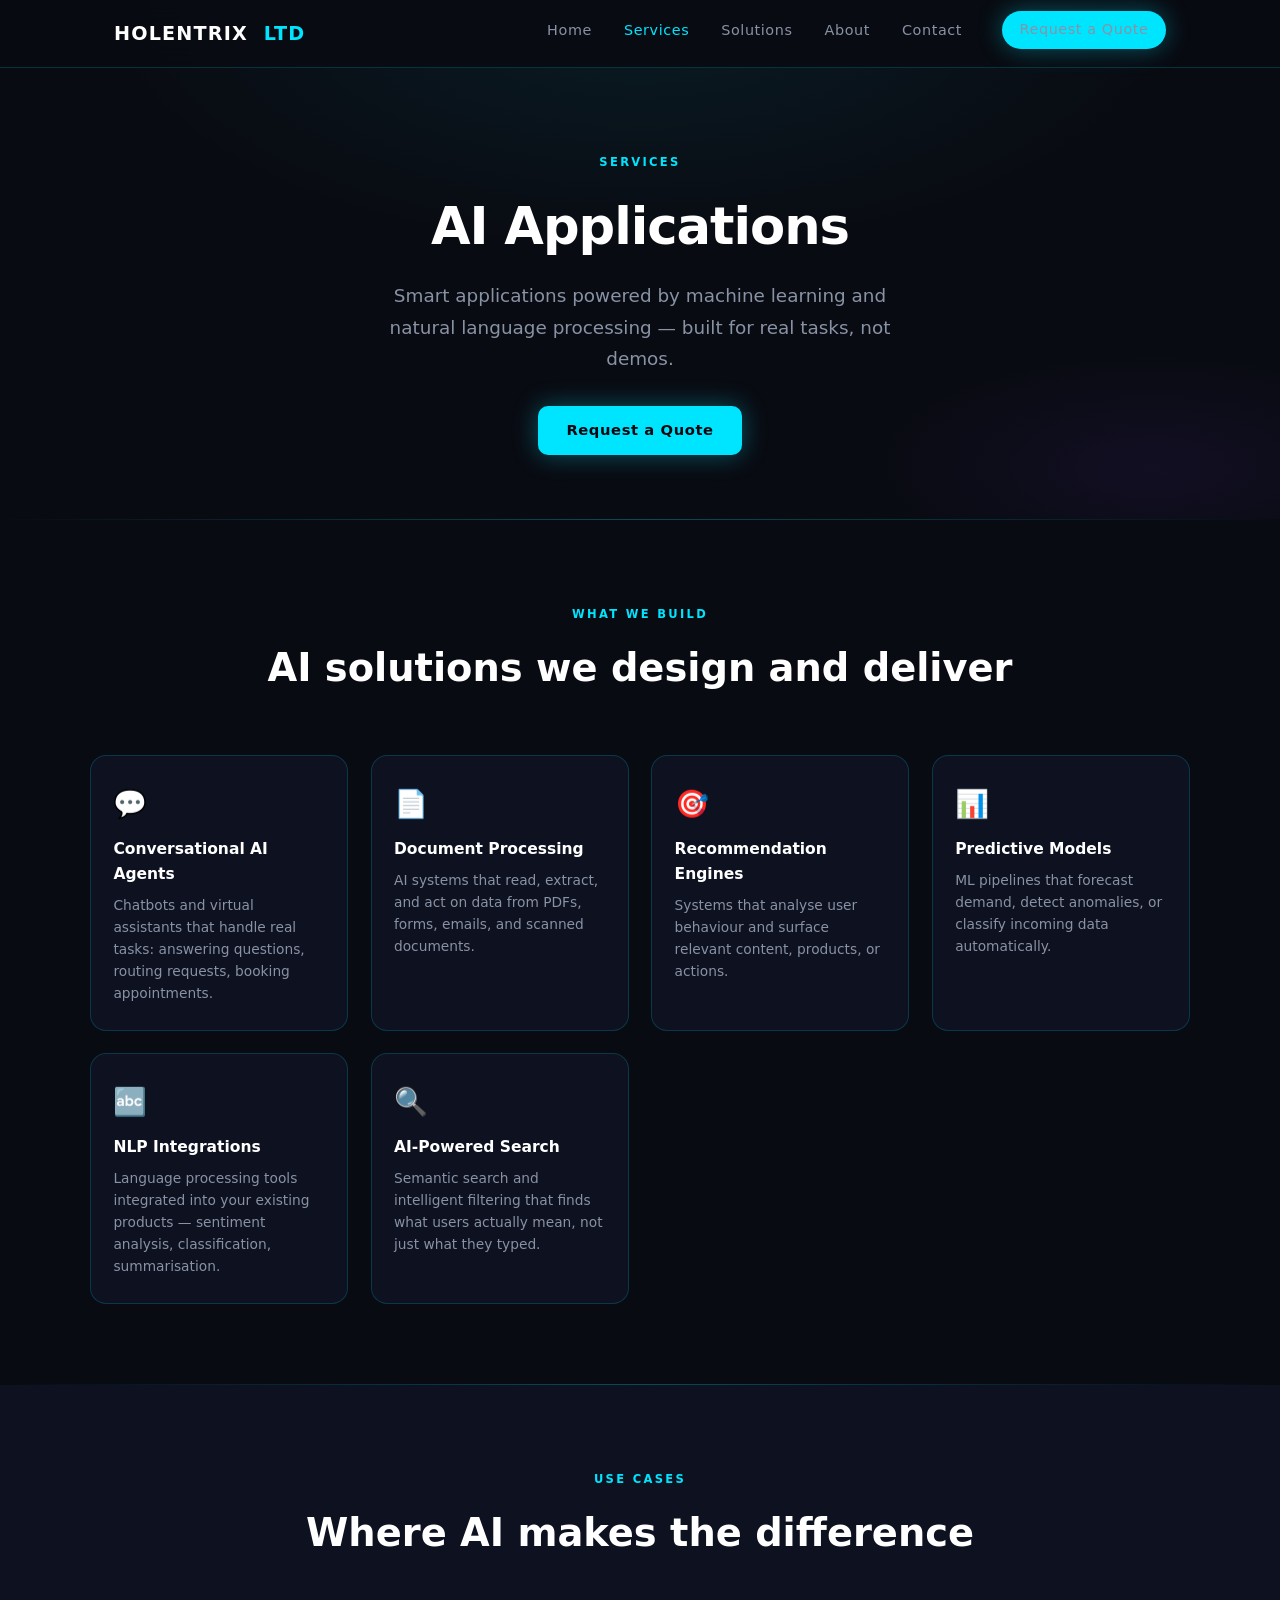
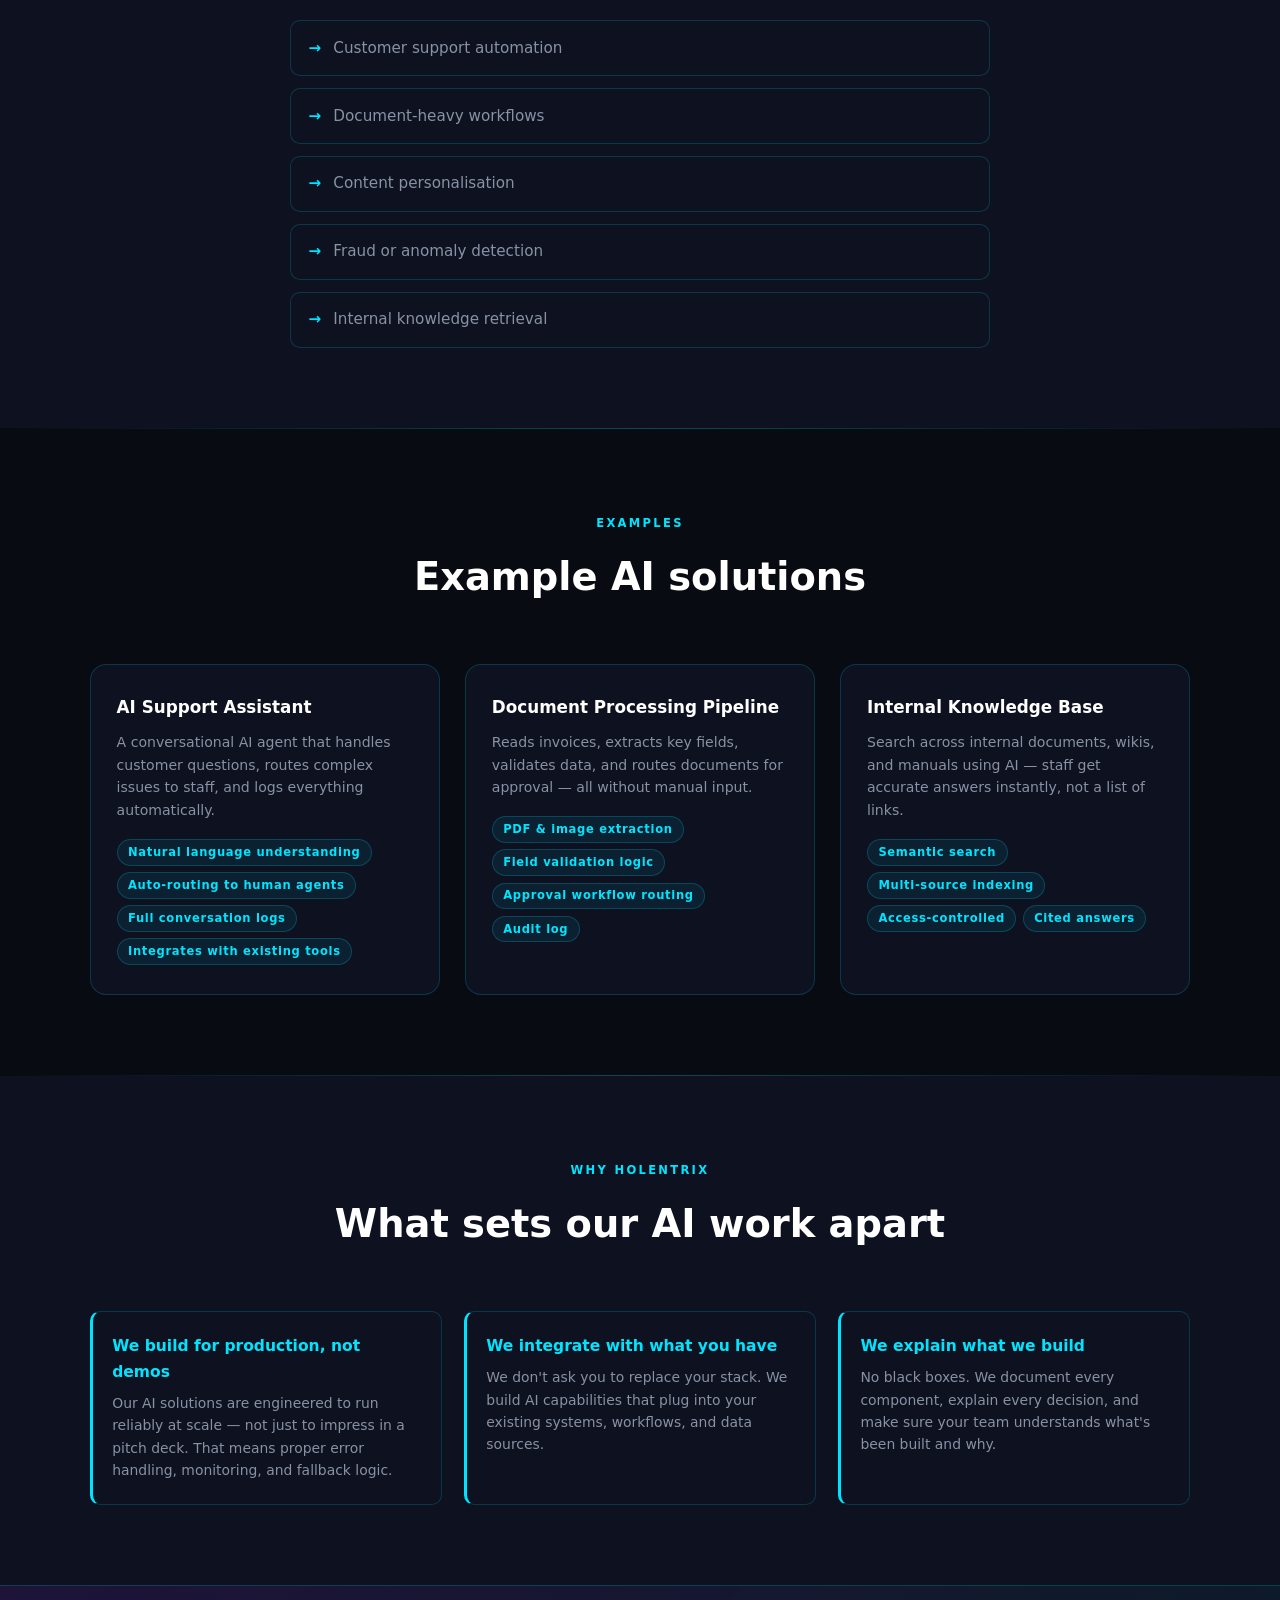
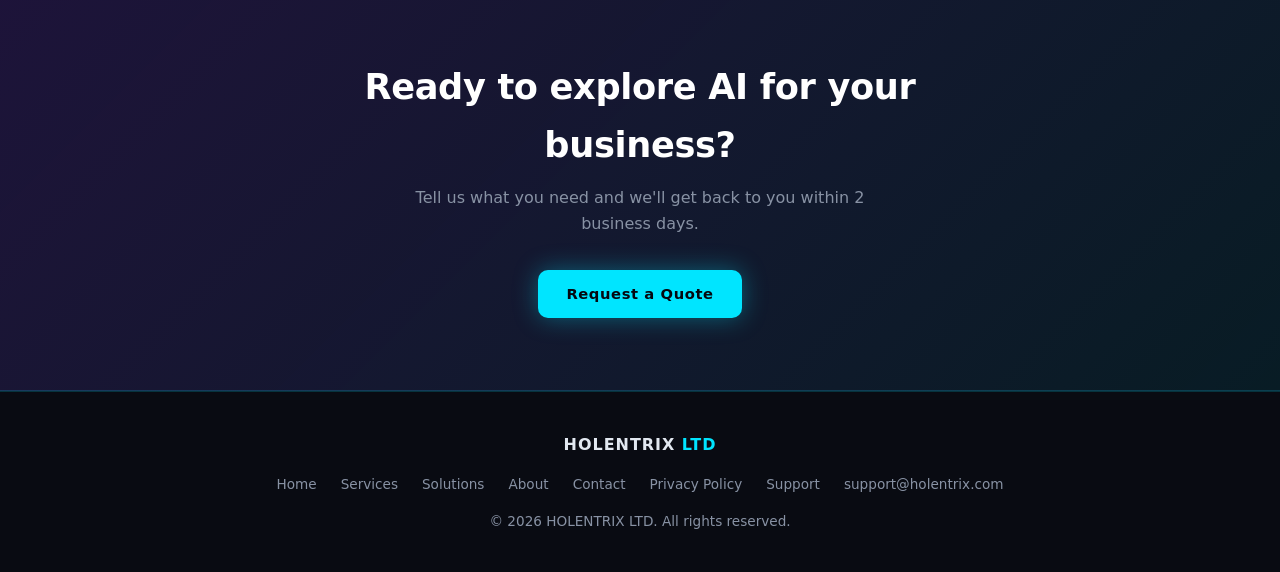
==== ai-applications.html @ 5db1af6c "Full website overhaul: new sections, service pages, quote form - Overhaul index.html: updated nav wi" ====
<!DOCTYPE html>
<html lang="en">
<head>
  <meta charset="UTF-8" />
  <meta name="viewport" content="width=device-width, initial-scale=1.0" />
  <meta name="description" content="AI Applications by HOLENTRIX LTD — Smart applications powered by machine learning and natural language processing, built for real tasks." />
  <meta name="theme-color" content="#090b12" />
  <meta property="og:title" content="AI Applications — HOLENTRIX LTD" />
  <meta property="og:description" content="Smart applications powered by machine learning and NLP — built for real tasks, not demos." />
  <meta property="og:type" content="website" />
  <title>AI Applications — HOLENTRIX LTD</title>
  <link rel="stylesheet" href="css/style.css" />
  <link rel="icon" href="data:image/svg+xml,<svg xmlns='http://www.w3.org/2000/svg' viewBox='0 0 32 32'><rect width='32' height='32' rx='6' fill='%23090b12'/><text y='24' x='4' font-size='22' fill='%2300e5ff'>H</text></svg>" />
</head>
<body>

  <nav class="nav" role="navigation" aria-label="Main navigation">
    <div class="nav__inner">
      <a href="index.html" class="nav__logo" aria-label="HOLENTRIX LTD Home">HOLENTRIX<span>&nbsp;LTD</span></a>
      <button class="nav__toggle" id="navToggle" aria-controls="navLinks" aria-expanded="false" aria-label="Toggle navigation">
        <span></span><span></span><span></span>
      </button>
      <ul class="nav__links" id="navLinks" role="list">
        <li><a href="index.html">Home</a></li>
        <li><a href="index.html#services" class="active">Services</a></li>
        <li><a href="index.html#solutions">Solutions</a></li>
        <li><a href="index.html#about">About</a></li>
        <li><a href="index.html#contact">Contact</a></li>
        <li><a href="index.html#contact" class="nav__cta btn btn--primary">Request a Quote</a></li>
      </ul>
    </div>
  </nav>

  <section class="service-hero">
    <div class="service-hero__content">
      <span class="section__tag">Services</span>
      <h1 class="service-hero__title">AI Applications</h1>
      <p class="service-hero__subtitle">Smart applications powered by machine learning and natural language processing — built for real tasks, not demos.</p>
      <a href="index.html#contact" class="btn btn--primary">Request a Quote</a>
    </div>
  </section>

  <div class="glow-divider"></div>

  <section class="section" aria-labelledby="build-title">
    <div class="container">
      <div class="section__header">
        <span class="section__tag">What We Build</span>
        <h2 class="section__title" id="build-title">AI solutions we design and deliver</h2>
      </div>
      <div class="deliverables-grid">
        <div class="deliverable-item" data-fade>
          <div class="deliverable-item__icon">💬</div>
          <h3 class="deliverable-item__title">Conversational AI Agents</h3>
          <p class="deliverable-item__desc">Chatbots and virtual assistants that handle real tasks: answering questions, routing requests, booking appointments.</p>
        </div>
        <div class="deliverable-item" data-fade>
          <div class="deliverable-item__icon">📄</div>
          <h3 class="deliverable-item__title">Document Processing</h3>
          <p class="deliverable-item__desc">AI systems that read, extract, and act on data from PDFs, forms, emails, and scanned documents.</p>
        </div>
        <div class="deliverable-item" data-fade>
          <div class="deliverable-item__icon">🎯</div>
          <h3 class="deliverable-item__title">Recommendation Engines</h3>
          <p class="deliverable-item__desc">Systems that analyse user behaviour and surface relevant content, products, or actions.</p>
        </div>
        <div class="deliverable-item" data-fade>
          <div class="deliverable-item__icon">📊</div>
          <h3 class="deliverable-item__title">Predictive Models</h3>
          <p class="deliverable-item__desc">ML pipelines that forecast demand, detect anomalies, or classify incoming data automatically.</p>
        </div>
        <div class="deliverable-item" data-fade>
          <div class="deliverable-item__icon">🔤</div>
          <h3 class="deliverable-item__title">NLP Integrations</h3>
          <p class="deliverable-item__desc">Language processing tools integrated into your existing products — sentiment analysis, classification, summarisation.</p>
        </div>
        <div class="deliverable-item" data-fade>
          <div class="deliverable-item__icon">🔍</div>
          <h3 class="deliverable-item__title">AI-Powered Search</h3>
          <p class="deliverable-item__desc">Semantic search and intelligent filtering that finds what users actually mean, not just what they typed.</p>
        </div>
      </div>
    </div>
  </section>

  <div class="glow-divider"></div>

  <section class="section section--alt" aria-labelledby="usecases-title">
    <div class="container">
      <div class="section__header">
        <span class="section__tag">Use Cases</span>
        <h2 class="section__title" id="usecases-title">Where AI makes the difference</h2>
      </div>
      <div class="use-cases">
        <ul class="use-cases__list">
          <li>Customer support automation</li>
          <li>Document-heavy workflows</li>
          <li>Content personalisation</li>
          <li>Fraud or anomaly detection</li>
          <li>Internal knowledge retrieval</li>
        </ul>
      </div>
    </div>
  </section>

  <div class="glow-divider"></div>

  <section class="section" aria-labelledby="examples-title">
    <div class="container">
      <div class="section__header">
        <span class="section__tag">Examples</span>
        <h2 class="section__title" id="examples-title">Example AI solutions</h2>
      </div>
      <div class="solutions__grid">
        <div class="solution-card" data-fade>
          <h3 class="solution-card__title">AI Support Assistant</h3>
          <p class="solution-card__desc">A conversational AI agent that handles customer questions, routes complex issues to staff, and logs everything automatically.</p>
          <ul class="solution-card__features">
            <li>Natural language understanding</li>
            <li>Auto-routing to human agents</li>
            <li>Full conversation logs</li>
            <li>Integrates with existing tools</li>
          </ul>
        </div>
        <div class="solution-card" data-fade>
          <h3 class="solution-card__title">Document Processing Pipeline</h3>
          <p class="solution-card__desc">Reads invoices, extracts key fields, validates data, and routes documents for approval — all without manual input.</p>
          <ul class="solution-card__features">
            <li>PDF &amp; image extraction</li>
            <li>Field validation logic</li>
            <li>Approval workflow routing</li>
            <li>Audit log</li>
          </ul>
        </div>
        <div class="solution-card" data-fade>
          <h3 class="solution-card__title">Internal Knowledge Base</h3>
          <p class="solution-card__desc">Search across internal documents, wikis, and manuals using AI — staff get accurate answers instantly, not a list of links.</p>
          <ul class="solution-card__features">
            <li>Semantic search</li>
            <li>Multi-source indexing</li>
            <li>Access-controlled</li>
            <li>Cited answers</li>
          </ul>
        </div>
      </div>
    </div>
  </section>

  <div class="glow-divider"></div>

  <section class="section section--alt" aria-labelledby="why-title">
    <div class="container">
      <div class="section__header">
        <span class="section__tag">Why Holentrix</span>
        <h2 class="section__title" id="why-title">What sets our AI work apart</h2>
      </div>
      <div class="why-grid">
        <div class="why-item" data-fade>
          <div class="why-item__title">We build for production, not demos</div>
          <p class="why-item__desc">Our AI solutions are engineered to run reliably at scale — not just to impress in a pitch deck. That means proper error handling, monitoring, and fallback logic.</p>
        </div>
        <div class="why-item" data-fade>
          <div class="why-item__title">We integrate with what you have</div>
          <p class="why-item__desc">We don't ask you to replace your stack. We build AI capabilities that plug into your existing systems, workflows, and data sources.</p>
        </div>
        <div class="why-item" data-fade>
          <div class="why-item__title">We explain what we build</div>
          <p class="why-item__desc">No black boxes. We document every component, explain every decision, and make sure your team understands what's been built and why.</p>
        </div>
      </div>
    </div>
  </section>

  <div class="cta-band">
    <div class="cta-band__inner">
      <h2 class="cta-band__title">Ready to explore AI for your business?</h2>
      <p class="cta-band__sub">Tell us what you need and we'll get back to you within 2 business days.</p>
      <a href="index.html#contact" class="btn btn--primary">Request a Quote</a>
    </div>
  </div>

  <footer class="footer" role="contentinfo">
    <div class="footer__inner">
      <div class="footer__logo">HOLENTRIX<span>&nbsp;LTD</span></div>
      <nav class="footer__links" aria-label="Footer navigation">
        <a href="index.html">Home</a>
        <a href="index.html#services">Services</a>
        <a href="index.html#solutions">Solutions</a>
        <a href="index.html#about">About</a>
        <a href="index.html#contact">Contact</a>
        <a href="privacy.html">Privacy Policy</a>
        <a href="support.html">Support</a>
        <a href="mailto:support@holentrix.com">support@holentrix.com</a>
      </nav>
      <p class="footer__copy">&copy; <span class="js-year"></span> HOLENTRIX LTD. All rights reserved.</p>
    </div>
  </footer>

  <script src="js/main.js"></script>
</body>
</html>
---- css/style.css ----
/* =========================================================
   HOLENTRIX LTD — Shared Stylesheet
   Dark / neon futuristic theme
   ========================================================= */

/* ---------------------------------------------------------
   CSS Custom Properties (Theme Variables)
   --------------------------------------------------------- */
:root {
  /* Colours */
  --clr-bg:          #090b12;
  --clr-bg-card:     #0d1120;
  --clr-bg-nav:      rgba(9, 11, 18, 0.92);
  --clr-primary:     #00e5ff;
  --clr-primary-dim: #00b8cc;
  --clr-accent:      #7c3aed;
  --clr-accent-dim:  #5b21b6;
  --clr-text:        #e2e8f0;
  --clr-text-muted:  #8892a4;
  --clr-border:      rgba(0, 229, 255, 0.18);
  --clr-glow:        rgba(0, 229, 255, 0.35);
  --clr-glow-accent: rgba(124, 58, 237, 0.35);

  /* Typography */
  --font-sans: 'Segoe UI', system-ui, -apple-system, BlinkMacSystemFont,
               'Helvetica Neue', Arial, sans-serif;
  --font-mono: 'Fira Code', 'Cascadia Code', 'Consolas', monospace;

  /* Sizing */
  --nav-h: 68px;
  --radius: 10px;
  --radius-lg: 16px;
  --max-w: 1100px;

  /* Transitions */
  --transition: 0.25s ease;
}

/* ---------------------------------------------------------
   Reset / Base
   --------------------------------------------------------- */
*, *::before, *::after {
  box-sizing: border-box;
  margin: 0;
  padding: 0;
}

html {
  scroll-behavior: smooth;
  font-size: 16px;
}

body {
  font-family: var(--font-sans);
  background-color: var(--clr-bg);
  color: var(--clr-text);
  line-height: 1.65;
  -webkit-font-smoothing: antialiased;
  overflow-x: hidden;
}

a {
  color: var(--clr-primary);
  text-decoration: none;
  transition: color var(--transition), opacity var(--transition);
}

a:hover {
  color: #fff;
  opacity: 0.9;
}

img {
  display: block;
  max-width: 100%;
}

ul, ol {
  padding-left: 1.4rem;
}

li {
  margin-bottom: 0.4rem;
}

/* ---------------------------------------------------------
   Scrollbar (Webkit)
   --------------------------------------------------------- */
::-webkit-scrollbar { width: 7px; }
::-webkit-scrollbar-track { background: var(--clr-bg); }
::-webkit-scrollbar-thumb {
  background: var(--clr-accent);
  border-radius: 4px;
}

/* ---------------------------------------------------------
   Navigation
   --------------------------------------------------------- */
.nav {
  position: fixed;
  top: 0;
  left: 0;
  right: 0;
  z-index: 100;
  height: var(--nav-h);
  background: var(--clr-bg-nav);
  backdrop-filter: blur(12px);
  -webkit-backdrop-filter: blur(12px);
  border-bottom: 1px solid var(--clr-border);
  display: flex;
  align-items: center;
}

.nav__inner {
  width: 100%;
  max-width: var(--max-w);
  margin: 0 auto;
  padding: 0 1.5rem;
  display: flex;
  align-items: center;
  justify-content: space-between;
}

.nav__logo {
  font-size: 1.2rem;
  font-weight: 700;
  letter-spacing: 0.06em;
  color: #fff;
  display: flex;
  align-items: center;
  gap: 0.5rem;
}

.nav__logo span {
  color: var(--clr-primary);
}

.nav__links {
  display: flex;
  align-items: center;
  gap: 2rem;
  list-style: none;
  padding: 0;
}

.nav__links a {
  font-size: 0.9rem;
  font-weight: 500;
  letter-spacing: 0.04em;
  color: var(--clr-text-muted);
  transition: color var(--transition);
}

.nav__links a:hover,
.nav__links a.active {
  color: var(--clr-primary);
}

/* Hamburger */
.nav__toggle {
  display: none;
  flex-direction: column;
  gap: 5px;
  background: none;
  border: none;
  cursor: pointer;
  padding: 4px;
  aria-label: "Toggle menu";
}

.nav__toggle span {
  display: block;
  width: 24px;
  height: 2px;
  background: var(--clr-text);
  border-radius: 2px;
  transition: transform var(--transition), opacity var(--transition);
}

.nav__toggle.open span:nth-child(1) { transform: translateY(7px) rotate(45deg); }
.nav__toggle.open span:nth-child(2) { opacity: 0; }
.nav__toggle.open span:nth-child(3) { transform: translateY(-7px) rotate(-45deg); }

@media (max-width: 700px) {
  .nav__toggle { display: flex; }

  .nav__links {
    position: fixed;
    top: var(--nav-h);
    left: 0; right: 0;
    flex-direction: column;
    background: var(--clr-bg-nav);
    backdrop-filter: blur(16px);
    padding: 1.5rem 2rem;
    gap: 1.2rem;
    border-bottom: 1px solid var(--clr-border);
    transform: translateY(-110%);
    transition: transform 0.3s ease;
    z-index: 99;
  }

  .nav__links.open {
    transform: translateY(0);
  }

  .nav__links a { font-size: 1rem; }
}

/* ---------------------------------------------------------
   Hero Section
   --------------------------------------------------------- */
.hero {
  min-height: 100vh;
  display: flex;
  align-items: center;
  justify-content: center;
  text-align: center;
  padding: calc(var(--nav-h) + 4rem) 1.5rem 5rem;
  position: relative;
  overflow: hidden;
}

.hero__bg {
  position: absolute;
  inset: 0;
  background:
    radial-gradient(ellipse 70% 60% at 50% 30%, rgba(0, 229, 255, 0.08) 0%, transparent 60%),
    radial-gradient(ellipse 50% 40% at 80% 80%, rgba(124, 58, 237, 0.1) 0%, transparent 55%),
    var(--clr-bg);
  z-index: 0;
}

/* Animated grid lines */
.hero__bg::before {
  content: '';
  position: absolute;
  inset: 0;
  background-image:
    linear-gradient(rgba(0, 229, 255, 0.04) 1px, transparent 1px),
    linear-gradient(90deg, rgba(0, 229, 255, 0.04) 1px, transparent 1px);
  background-size: 48px 48px;
  z-index: 0;
}

.hero__content {
  position: relative;
  z-index: 1;
  max-width: 760px;
}

.hero__eyebrow {
  display: inline-block;
  font-size: 0.78rem;
  font-weight: 600;
  letter-spacing: 0.18em;
  text-transform: uppercase;
  color: var(--clr-primary);
  background: rgba(0, 229, 255, 0.1);
  border: 1px solid var(--clr-border);
  border-radius: 999px;
  padding: 0.3rem 1rem;
  margin-bottom: 1.5rem;
}

.hero__title {
  font-size: clamp(2.4rem, 6vw, 4.2rem);
  font-weight: 800;
  line-height: 1.1;
  letter-spacing: -0.02em;
  margin-bottom: 1.4rem;
  color: #fff;
}

.hero__title .highlight {
  color: var(--clr-primary);
  text-shadow: 0 0 28px var(--clr-glow);
}

.hero__subtitle {
  font-size: clamp(1rem, 2.2vw, 1.2rem);
  color: var(--clr-text-muted);
  max-width: 580px;
  margin: 0 auto 2.4rem;
}

.hero__ctas {
  display: flex;
  gap: 1rem;
  justify-content: center;
  flex-wrap: wrap;
}

/* ---------------------------------------------------------
   Buttons
   --------------------------------------------------------- */
.btn {
  display: inline-flex;
  align-items: center;
  gap: 0.5rem;
  font-size: 0.92rem;
  font-weight: 600;
  letter-spacing: 0.04em;
  padding: 0.75rem 1.75rem;
  border-radius: var(--radius);
  border: none;
  cursor: pointer;
  text-decoration: none;
  transition: transform var(--transition), box-shadow var(--transition), background var(--transition), color var(--transition);
  white-space: nowrap;
}

.btn--primary {
  background: var(--clr-primary);
  color: #050810;
  box-shadow: 0 0 24px var(--clr-glow);
}

.btn--primary:hover {
  background: #fff;
  color: #050810;
  box-shadow: 0 0 36px rgba(0, 229, 255, 0.6);
  transform: translateY(-2px);
}

.btn--outline {
  background: transparent;
  color: var(--clr-primary);
  border: 1.5px solid var(--clr-primary);
}

.btn--outline:hover {
  background: rgba(0, 229, 255, 0.1);
  color: #fff;
  border-color: #fff;
  transform: translateY(-2px);
}

.btn--accent {
  background: var(--clr-accent);
  color: #fff;
  box-shadow: 0 0 24px var(--clr-glow-accent);
}

.btn--accent:hover {
  background: var(--clr-accent-dim);
  transform: translateY(-2px);
  box-shadow: 0 0 36px rgba(124, 58, 237, 0.5);
}

/* ---------------------------------------------------------
   Section Common
   --------------------------------------------------------- */
.section {
  padding: 5rem 1.5rem;
}

.section--alt {
  background: var(--clr-bg-card);
}

.container {
  max-width: var(--max-w);
  margin: 0 auto;
}

.section__header {
  text-align: center;
  margin-bottom: 3.5rem;
}

.section__tag {
  display: inline-block;
  font-size: 0.72rem;
  font-weight: 700;
  letter-spacing: 0.2em;
  text-transform: uppercase;
  color: var(--clr-primary);
  margin-bottom: 0.75rem;
}

.section__title {
  font-size: clamp(1.6rem, 3.5vw, 2.4rem);
  font-weight: 700;
  color: #fff;
  margin-bottom: 0.9rem;
}

.section__subtitle {
  font-size: 1rem;
  color: var(--clr-text-muted);
  max-width: 540px;
  margin: 0 auto;
}

/* ---------------------------------------------------------
   About Section
   --------------------------------------------------------- */
.about__grid {
  display: grid;
  grid-template-columns: 1fr 1fr;
  gap: 3rem;
  align-items: center;
}

.about__text p {
  color: var(--clr-text-muted);
  margin-bottom: 1.1rem;
  font-size: 0.97rem;
}

.about__text p strong {
  color: var(--clr-text);
}

.about__stats {
  display: grid;
  grid-template-columns: 1fr 1fr;
  gap: 1.2rem;
}

.stat-card {
  background: var(--clr-bg);
  border: 1px solid var(--clr-border);
  border-radius: var(--radius);
  padding: 1.4rem 1.2rem;
  text-align: center;
  transition: border-color var(--transition), box-shadow var(--transition);
}

.stat-card:hover {
  border-color: var(--clr-primary);
  box-shadow: 0 0 18px var(--clr-glow);
}

.stat-card__value {
  font-size: 2rem;
  font-weight: 800;
  color: var(--clr-primary);
  line-height: 1;
  margin-bottom: 0.4rem;
  text-shadow: 0 0 14px var(--clr-glow);
}

.stat-card__label {
  font-size: 0.78rem;
  color: var(--clr-text-muted);
  text-transform: uppercase;
  letter-spacing: 0.1em;
}

@media (max-width: 800px) {
  .about__grid { grid-template-columns: 1fr; }
}

/* ---------------------------------------------------------
   Products Section
   --------------------------------------------------------- */
.products__grid {
  display: grid;
  grid-template-columns: repeat(auto-fit, minmax(280px, 1fr));
  gap: 1.6rem;
}

.product-card {
  background: var(--clr-bg-card);
  border: 1px solid var(--clr-border);
  border-radius: var(--radius-lg);
  padding: 2rem 1.6rem;
  position: relative;
  overflow: hidden;
  transition: transform var(--transition), box-shadow var(--transition), border-color var(--transition);
}

.product-card::before {
  content: '';
  position: absolute;
  top: 0; left: 0; right: 0;
  height: 2px;
  background: linear-gradient(90deg, var(--clr-primary), var(--clr-accent));
  opacity: 0;
  transition: opacity var(--transition);
}

.product-card:hover {
  transform: translateY(-5px);
  border-color: rgba(0, 229, 255, 0.4);
  box-shadow: 0 12px 40px rgba(0, 0, 0, 0.4), 0 0 24px var(--clr-glow);
}

.product-card:hover::before { opacity: 1; }

.product-card__icon {
  font-size: 2rem;
  margin-bottom: 1rem;
}

.product-card__title {
  font-size: 1.15rem;
  font-weight: 700;
  color: #fff;
  margin-bottom: 0.6rem;
}

.product-card__desc {
  font-size: 0.9rem;
  color: var(--clr-text-muted);
  line-height: 1.6;
  margin-bottom: 1.4rem;
}

.product-card__badge {
  display: inline-block;
  font-size: 0.7rem;
  font-weight: 600;
  letter-spacing: 0.1em;
  text-transform: uppercase;
  color: var(--clr-primary);
  background: rgba(0, 229, 255, 0.1);
  border: 1px solid var(--clr-border);
  border-radius: 999px;
  padding: 0.2rem 0.75rem;
}

/* ---------------------------------------------------------
   Contact Section
   --------------------------------------------------------- */
.contact__wrapper {
  max-width: 680px;
  margin: 0 auto;
  text-align: center;
}

.contact__card {
  background: var(--clr-bg-card);
  border: 1px solid var(--clr-border);
  border-radius: var(--radius-lg);
  padding: 2.5rem 2rem;
  margin-bottom: 2rem;
}

.contact__email {
  display: inline-flex;
  align-items: center;
  gap: 0.5rem;
  font-size: 1.15rem;
  font-weight: 600;
  color: var(--clr-primary);
  text-shadow: 0 0 12px var(--clr-glow);
  margin-bottom: 0.5rem;
}

.contact__email:hover { color: #fff; }

.contact__note {
  font-size: 0.9rem;
  color: var(--clr-text-muted);
  margin-top: 0.5rem;
}

.contact__links {
  display: flex;
  gap: 1rem;
  justify-content: center;
  flex-wrap: wrap;
  margin-top: 1.5rem;
}

/* ---------------------------------------------------------
   Footer
   --------------------------------------------------------- */
.footer {
  padding: 2.5rem 1.5rem;
  border-top: 1px solid var(--clr-border);
  text-align: center;
  font-size: 0.85rem;
  color: var(--clr-text-muted);
}

.footer__inner {
  max-width: var(--max-w);
  margin: 0 auto;
  display: flex;
  flex-direction: column;
  align-items: center;
  gap: 0.9rem;
}

.footer__logo {
  font-size: 1rem;
  font-weight: 700;
  color: var(--clr-text);
  letter-spacing: 0.06em;
}

.footer__logo span { color: var(--clr-primary); }

.footer__links {
  display: flex;
  gap: 1.5rem;
  flex-wrap: wrap;
  justify-content: center;
}

.footer__links a {
  color: var(--clr-text-muted);
  font-size: 0.85rem;
}

.footer__links a:hover { color: var(--clr-primary); }

.footer__copy { color: var(--clr-text-muted); }

/* ---------------------------------------------------------
   Page Hero (inner pages)
   --------------------------------------------------------- */
.page-hero {
  padding: calc(var(--nav-h) + 3.5rem) 1.5rem 3rem;
  text-align: center;
  position: relative;
  overflow: hidden;
}

.page-hero::before {
  content: '';
  position: absolute;
  inset: 0;
  background:
    radial-gradient(ellipse 60% 70% at 50% 0%, rgba(0, 229, 255, 0.06) 0%, transparent 65%),
    var(--clr-bg);
  z-index: 0;
}

.page-hero__content { position: relative; z-index: 1; }

.page-hero__title {
  font-size: clamp(1.8rem, 4vw, 2.8rem);
  font-weight: 800;
  color: #fff;
  margin-bottom: 0.7rem;
}

.page-hero__title span { color: var(--clr-primary); }

.page-hero__subtitle {
  font-size: 1rem;
  color: var(--clr-text-muted);
  max-width: 520px;
  margin: 0 auto;
}

/* ---------------------------------------------------------
   Prose / Document Sections (Privacy Policy etc.)
   --------------------------------------------------------- */
.prose {
  max-width: 780px;
  margin: 0 auto;
}

.prose h2 {
  font-size: 1.25rem;
  font-weight: 700;
  color: #fff;
  margin: 2.2rem 0 0.8rem;
  padding-bottom: 0.4rem;
  border-bottom: 1px solid var(--clr-border);
}

.prose h2:first-child { margin-top: 0; }

.prose p {
  font-size: 0.95rem;
  color: var(--clr-text-muted);
  margin-bottom: 0.9rem;
  line-height: 1.75;
}

.prose ul, .prose ol {
  color: var(--clr-text-muted);
  font-size: 0.95rem;
  margin-bottom: 1rem;
}

.prose li { margin-bottom: 0.5rem; }

.prose a {
  color: var(--clr-primary);
  text-decoration: underline;
  text-underline-offset: 3px;
}

.prose strong { color: var(--clr-text); }

.prose .updated {
  font-size: 0.82rem;
  color: var(--clr-text-muted);
  margin-bottom: 2rem;
  display: block;
}

/* ---------------------------------------------------------
   Support / Help boxes
   --------------------------------------------------------- */
.help-box {
  background: var(--clr-bg-card);
  border: 1px solid var(--clr-border);
  border-radius: var(--radius-lg);
  padding: 2rem 1.8rem;
  margin-bottom: 1.5rem;
}

.help-box__title {
  font-size: 1.05rem;
  font-weight: 700;
  color: #fff;
  margin-bottom: 0.6rem;
  display: flex;
  align-items: center;
  gap: 0.5rem;
}

.help-box__title::before {
  content: '';
  width: 3px;
  height: 1.1em;
  background: var(--clr-primary);
  border-radius: 2px;
  box-shadow: 0 0 8px var(--clr-glow);
  flex-shrink: 0;
}

.help-box p {
  font-size: 0.93rem;
  color: var(--clr-text-muted);
  line-height: 1.7;
}

.help-box .email-link {
  font-weight: 600;
  color: var(--clr-primary);
  text-shadow: 0 0 10px var(--clr-glow);
}

/* Back-link */
.back-links {
  display: flex;
  gap: 1rem;
  flex-wrap: wrap;
  margin-top: 2rem;
}

.back-links a {
  font-size: 0.88rem;
  color: var(--clr-text-muted);
}

.back-links a:hover { color: var(--clr-primary); }

/* ---------------------------------------------------------
   Divider / Glow line
   --------------------------------------------------------- */
.glow-divider {
  height: 1px;
  background: linear-gradient(90deg, transparent, var(--clr-primary), transparent);
  opacity: 0.3;
  margin: 0;
}

/* ---------------------------------------------------------
   Animations
   --------------------------------------------------------- */
@keyframes fadeUp {
  from { opacity: 0; transform: translateY(24px); }
  to   { opacity: 1; transform: translateY(0); }
}

.fade-up {
  animation: fadeUp 0.65s ease both;
}

.fade-up--delay-1 { animation-delay: 0.1s; }
.fade-up--delay-2 { animation-delay: 0.22s; }
.fade-up--delay-3 { animation-delay: 0.34s; }
.fade-up--delay-4 { animation-delay: 0.46s; }

/* Respect reduced motion */
@media (prefers-reduced-motion: reduce) {
  .fade-up { animation: none; }
  *, *::before, *::after { transition: none !important; }
  html { scroll-behavior: auto; }
}

/* ---------------------------------------------------------
   Utilities
   --------------------------------------------------------- */
.visually-hidden {
  position: absolute;
  width: 1px;
  height: 1px;
  padding: 0;
  margin: -1px;
  overflow: hidden;
  clip: rect(0, 0, 0, 0);
  white-space: nowrap;
  border: 0;
}

.text-center { text-align: center; }
.mt-1 { margin-top: 0.5rem; }
.mt-2 { margin-top: 1rem; }
.mt-3 { margin-top: 1.5rem; }

/* ---------------------------------------------------------
   Nav CTA Button
   --------------------------------------------------------- */
.nav__cta {
  font-size: 0.8rem;
  font-weight: 700;
  padding: 0.45rem 1.1rem;
  border-radius: 999px;
  letter-spacing: 0.04em;
  margin-left: 0.5rem;
  white-space: nowrap;
}

@media (max-width: 700px) {
  .nav__cta {
    display: inline-flex;
    width: auto;
    align-self: flex-start;
    margin-left: 0;
  }
}

/* ---------------------------------------------------------
   Trust / Value Grid
   --------------------------------------------------------- */
.trust-grid {
  display: grid;
  grid-template-columns: repeat(auto-fit, minmax(200px, 1fr));
  gap: 1.4rem;
}

.trust-item {
  background: var(--clr-bg-card);
  border: 1px solid var(--clr-border);
  border-radius: var(--radius-lg);
  padding: 1.6rem 1.4rem;
  transition: border-color var(--transition), box-shadow var(--transition), transform var(--transition);
}

.trust-item:hover {
  border-color: rgba(0, 229, 255, 0.4);
  box-shadow: 0 8px 28px rgba(0, 0, 0, 0.35), 0 0 16px var(--clr-glow);
  transform: translateY(-3px);
}

.trust-item__icon {
  font-size: 1.8rem;
  margin-bottom: 0.75rem;
}

.trust-item__title {
  font-size: 0.97rem;
  font-weight: 700;
  color: #fff;
  margin-bottom: 0.4rem;
}

.trust-item__desc {
  font-size: 0.86rem;
  color: var(--clr-text-muted);
  line-height: 1.6;
}

/* ---------------------------------------------------------
   Solutions Section
   --------------------------------------------------------- */
.solutions__grid {
  display: grid;
  grid-template-columns: repeat(auto-fit, minmax(300px, 1fr));
  gap: 1.6rem;
}

.solution-card {
  background: var(--clr-bg-card);
  border: 1px solid var(--clr-border);
  border-radius: var(--radius-lg);
  padding: 1.8rem 1.6rem;
  transition: border-color var(--transition), box-shadow var(--transition), transform var(--transition);
}

.solution-card:hover {
  border-color: rgba(124, 58, 237, 0.5);
  box-shadow: 0 12px 40px rgba(0, 0, 0, 0.4), 0 0 20px var(--clr-glow-accent);
  transform: translateY(-4px);
}

.solution-card__title {
  font-size: 1.05rem;
  font-weight: 700;
  color: #fff;
  margin-bottom: 0.6rem;
}

.solution-card__desc {
  font-size: 0.88rem;
  color: var(--clr-text-muted);
  line-height: 1.6;
  margin-bottom: 1.1rem;
}

.solution-card__features {
  list-style: none;
  padding: 0;
  display: flex;
  flex-wrap: wrap;
  gap: 0.4rem;
}

.solution-card__features li {
  font-size: 0.72rem;
  font-weight: 600;
  letter-spacing: 0.06em;
  color: var(--clr-primary);
  background: rgba(0, 229, 255, 0.08);
  border: 1px solid rgba(0, 229, 255, 0.2);
  border-radius: 999px;
  padding: 0.18rem 0.65rem;
  margin-bottom: 0;
}

/* ---------------------------------------------------------
   How We Work / Process Section
   --------------------------------------------------------- */
.how-we-work {
  text-align: center;
}

.steps {
  display: flex;
  flex-wrap: wrap;
  justify-content: center;
  gap: 1.5rem;
  margin-top: 0.5rem;
  counter-reset: steps;
}

.step {
  flex: 1 1 170px;
  max-width: 210px;
  display: flex;
  flex-direction: column;
  align-items: center;
  text-align: center;
  gap: 0.7rem;
}

.step__num {
  width: 48px;
  height: 48px;
  border-radius: 50%;
  background: rgba(0, 229, 255, 0.1);
  border: 2px solid var(--clr-primary);
  color: var(--clr-primary);
  font-size: 1.1rem;
  font-weight: 800;
  display: flex;
  align-items: center;
  justify-content: center;
  box-shadow: 0 0 14px var(--clr-glow);
  flex-shrink: 0;
}

.step__title {
  font-size: 0.97rem;
  font-weight: 700;
  color: #fff;
}

.step__desc {
  font-size: 0.85rem;
  color: var(--clr-text-muted);
  line-height: 1.6;
}

@media (max-width: 600px) {
  .step {
    max-width: 100%;
    flex-direction: row;
    text-align: left;
    max-width: none;
    gap: 1rem;
  }
  .step__num { flex-shrink: 0; }
  .step__body { display: flex; flex-direction: column; }
}

/* ---------------------------------------------------------
   CTA Band
   --------------------------------------------------------- */
.cta-band {
  background: linear-gradient(135deg, rgba(124, 58, 237, 0.18) 0%, rgba(0, 229, 255, 0.08) 100%);
  border-top: 1px solid var(--clr-border);
  border-bottom: 1px solid var(--clr-border);
  padding: 4.5rem 1.5rem;
  text-align: center;
}

.cta-band__inner {
  max-width: 700px;
  margin: 0 auto;
}

.cta-band__title {
  font-size: clamp(1.5rem, 3.5vw, 2.2rem);
  font-weight: 800;
  color: #fff;
  margin-bottom: 0.7rem;
  letter-spacing: -0.01em;
}

.cta-band__sub {
  font-size: 1rem;
  color: var(--clr-text-muted);
  margin-bottom: 2rem;
  max-width: 520px;
  margin-left: auto;
  margin-right: auto;
}

/* ---------------------------------------------------------
   Quote Form
   --------------------------------------------------------- */
.quote-form {
  max-width: 700px;
  margin: 0 auto;
}

.form-grid {
  display: grid;
  grid-template-columns: 1fr 1fr;
  gap: 1rem 1.4rem;
  margin-bottom: 1rem;
}

@media (max-width: 600px) {
  .form-grid { grid-template-columns: 1fr; }
}

.form-group {
  display: flex;
  flex-direction: column;
  gap: 0.4rem;
}

.form-group--full {
  grid-column: 1 / -1;
}

.form-group label {
  font-size: 0.82rem;
  font-weight: 600;
  letter-spacing: 0.06em;
  text-transform: uppercase;
  color: var(--clr-text-muted);
}

.form-group input,
.form-group select,
.form-group textarea {
  background: var(--clr-bg-card);
  border: 1px solid var(--clr-border);
  border-radius: var(--radius);
  color: var(--clr-text);
  font-family: var(--font-sans);
  font-size: 0.93rem;
  padding: 0.65rem 0.9rem;
  transition: border-color var(--transition), box-shadow var(--transition);
  width: 100%;
  outline: none;
  -webkit-appearance: none;
  appearance: none;
}

.form-group select {
  background-image: url("data:image/svg+xml,%3Csvg xmlns='http://www.w3.org/2000/svg' width='12' height='8' viewBox='0 0 12 8'%3E%3Cpath fill='%238892a4' d='M6 8L0 0h12z'/%3E%3C/svg%3E");
  background-repeat: no-repeat;
  background-position: right 0.9rem center;
  padding-right: 2.2rem;
  cursor: pointer;
}

.form-group input:focus,
.form-group select:focus,
.form-group textarea:focus {
  border-color: var(--clr-primary);
  box-shadow: 0 0 0 3px rgba(0, 229, 255, 0.12);
}

.form-group input.error,
.form-group select.error,
.form-group textarea.error {
  border-color: #f87171;
  box-shadow: 0 0 0 3px rgba(248, 113, 113, 0.12);
}

.form-group textarea {
  resize: vertical;
  min-height: 120px;
}

.form-group input::placeholder,
.form-group textarea::placeholder {
  color: var(--clr-text-muted);
  opacity: 0.7;
}

.form-group option {
  background: var(--clr-bg-card);
  color: var(--clr-text);
}

.form-submit {
  margin-top: 0.5rem;
}

.btn--full {
  width: 100%;
  justify-content: center;
}

.form-success {
  display: none;
  background: rgba(0, 229, 255, 0.07);
  border: 1px solid rgba(0, 229, 255, 0.3);
  border-radius: var(--radius-lg);
  padding: 2.5rem 2rem;
  text-align: center;
  color: var(--clr-text);
}

.form-success.visible {
  display: block;
}

.form-success__icon {
  font-size: 2.5rem;
  margin-bottom: 0.75rem;
}

.form-success__title {
  font-size: 1.2rem;
  font-weight: 700;
  color: var(--clr-primary);
  margin-bottom: 0.5rem;
}

.form-success__msg {
  font-size: 0.93rem;
  color: var(--clr-text-muted);
}

.form-error-msg {
  font-size: 0.78rem;
  color: #f87171;
  margin-top: 0.2rem;
  display: none;
}

.form-group.has-error .form-error-msg {
  display: block;
}

/* ---------------------------------------------------------
   Service Page Hero
   --------------------------------------------------------- */
.service-hero {
  padding: calc(var(--nav-h) + 5rem) 1.5rem 4rem;
  text-align: center;
  position: relative;
  overflow: hidden;
}

.service-hero::before {
  content: '';
  position: absolute;
  inset: 0;
  background:
    radial-gradient(ellipse 65% 75% at 50% 0%, rgba(0, 229, 255, 0.08) 0%, transparent 65%),
    radial-gradient(ellipse 40% 40% at 90% 90%, rgba(124, 58, 237, 0.08) 0%, transparent 55%),
    var(--clr-bg);
  z-index: 0;
}

.service-hero__content {
  position: relative;
  z-index: 1;
  max-width: 720px;
  margin: 0 auto;
}

.service-hero__title {
  font-size: clamp(2rem, 5vw, 3.2rem);
  font-weight: 800;
  color: #fff;
  margin-bottom: 0.75rem;
  letter-spacing: -0.02em;
}

.service-hero__subtitle {
  font-size: clamp(1rem, 2vw, 1.15rem);
  color: var(--clr-text-muted);
  max-width: 560px;
  margin: 0 auto 2rem;
  line-height: 1.7;
}

/* ---------------------------------------------------------
   What We Build (service pages)
   --------------------------------------------------------- */
.deliverables-grid {
  display: grid;
  grid-template-columns: repeat(auto-fit, minmax(240px, 1fr));
  gap: 1.4rem;
}

.deliverable-item {
  background: var(--clr-bg-card);
  border: 1px solid var(--clr-border);
  border-radius: var(--radius-lg);
  padding: 1.6rem 1.4rem;
  transition: border-color var(--transition), box-shadow var(--transition), transform var(--transition);
}

.deliverable-item:hover {
  border-color: rgba(0, 229, 255, 0.4);
  box-shadow: 0 8px 28px rgba(0, 0, 0, 0.3), 0 0 14px var(--clr-glow);
  transform: translateY(-3px);
}

.deliverable-item__icon {
  font-size: 1.7rem;
  margin-bottom: 0.65rem;
}

.deliverable-item__title {
  font-size: 0.97rem;
  font-weight: 700;
  color: #fff;
  margin-bottom: 0.4rem;
}

.deliverable-item__desc {
  font-size: 0.86rem;
  color: var(--clr-text-muted);
  line-height: 1.6;
}

/* ---------------------------------------------------------
   Use Cases Section
   --------------------------------------------------------- */
.use-cases {
  max-width: 700px;
  margin: 0 auto;
}

.use-cases__list {
  list-style: none;
  padding: 0;
  display: flex;
  flex-direction: column;
  gap: 0.75rem;
}

.use-cases__list li {
  display: flex;
  align-items: flex-start;
  gap: 0.75rem;
  font-size: 0.95rem;
  color: var(--clr-text-muted);
  margin-bottom: 0;
  padding: 0.9rem 1.1rem;
  background: var(--clr-bg-card);
  border: 1px solid var(--clr-border);
  border-radius: var(--radius);
  transition: border-color var(--transition);
}

.use-cases__list li:hover {
  border-color: rgba(0, 229, 255, 0.3);
}

.use-cases__list li::before {
  content: '→';
  color: var(--clr-primary);
  font-weight: 700;
  flex-shrink: 0;
}

/* ---------------------------------------------------------
   Why Holentrix (service pages)
   --------------------------------------------------------- */
.why-grid {
  display: grid;
  grid-template-columns: repeat(auto-fit, minmax(240px, 1fr));
  gap: 1.4rem;
}

.why-item {
  background: var(--clr-bg-card);
  border: 1px solid var(--clr-border);
  border-left: 3px solid var(--clr-primary);
  border-radius: var(--radius);
  padding: 1.4rem 1.2rem;
  transition: box-shadow var(--transition), transform var(--transition);
}

.why-item:hover {
  box-shadow: 0 6px 22px rgba(0, 0, 0, 0.3), 0 0 12px var(--clr-glow);
  transform: translateY(-2px);
}

.why-item__title {
  font-size: 0.97rem;
  font-weight: 700;
  color: var(--clr-primary);
  margin-bottom: 0.4rem;
}

.why-item__desc {
  font-size: 0.87rem;
  color: var(--clr-text-muted);
  line-height: 1.6;
}

/* ---------------------------------------------------------
   Product Card as Block Link
   --------------------------------------------------------- */
.product-card--link {
  display: block;
  text-decoration: none;
  color: inherit;
  cursor: pointer;
}

.product-card--link:hover {
  color: inherit;
  opacity: 1;
}

/* ---------------------------------------------------------
   Contact section updated layout
   --------------------------------------------------------- */
.contact__email-row {
  display: flex;
  align-items: center;
  justify-content: center;
  gap: 0.5rem;
  margin-top: 1.5rem;
  font-size: 0.95rem;
  color: var(--clr-text-muted);
}

.contact__email-row a {
  color: var(--clr-primary);
  font-weight: 600;
}

.contact__email-row a:hover { color: #fff; }
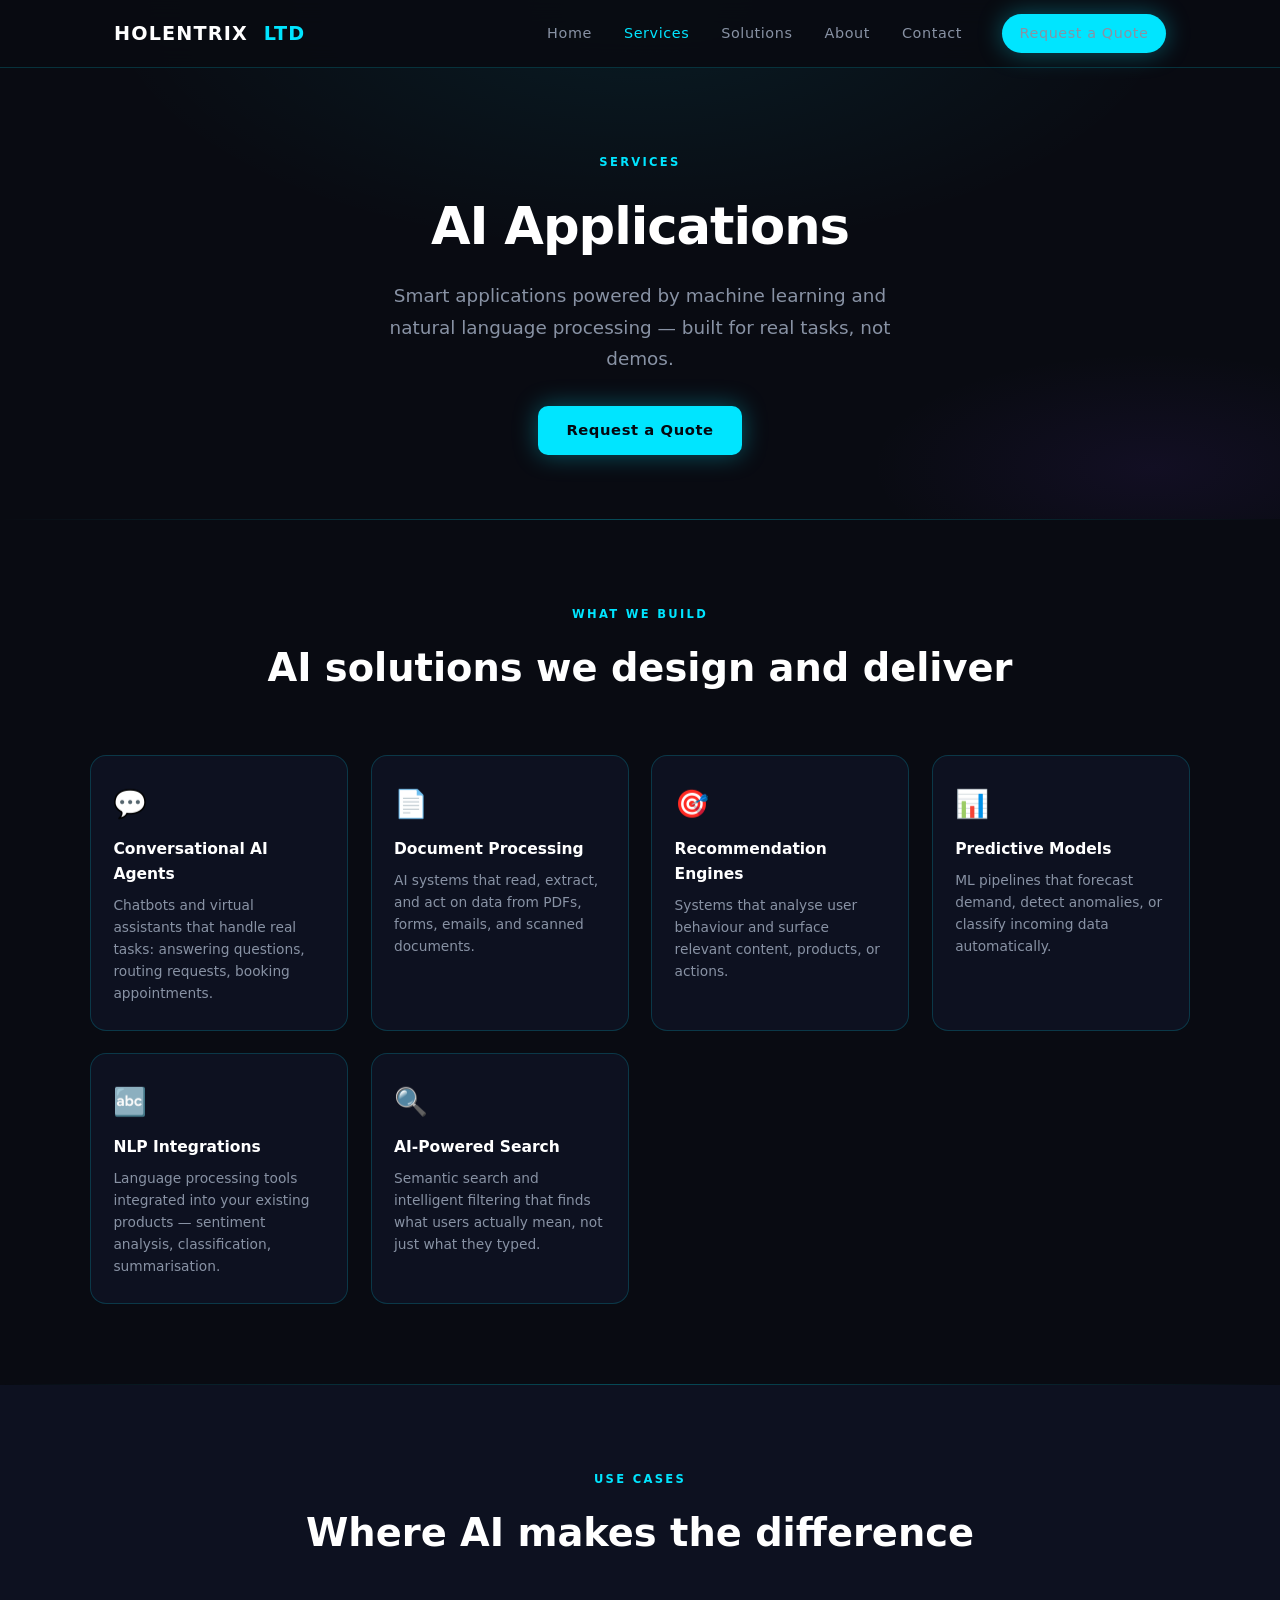
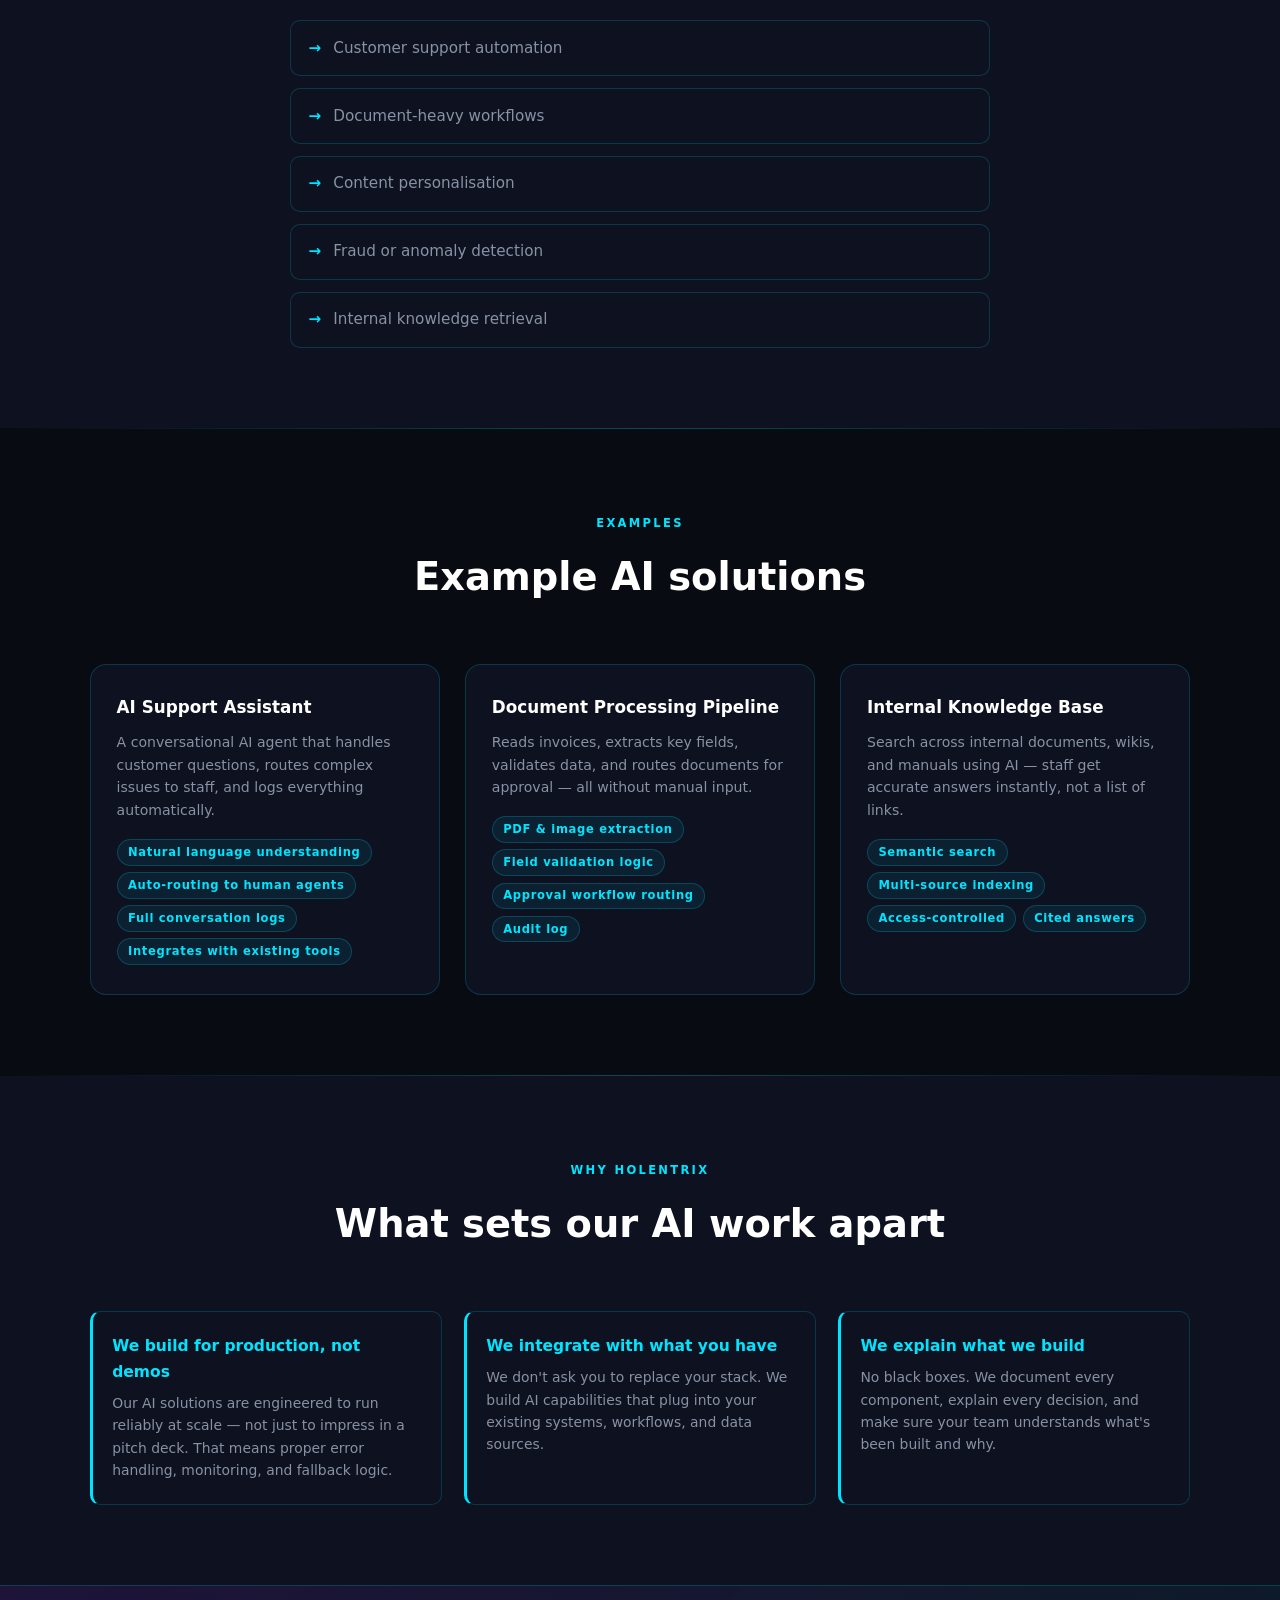
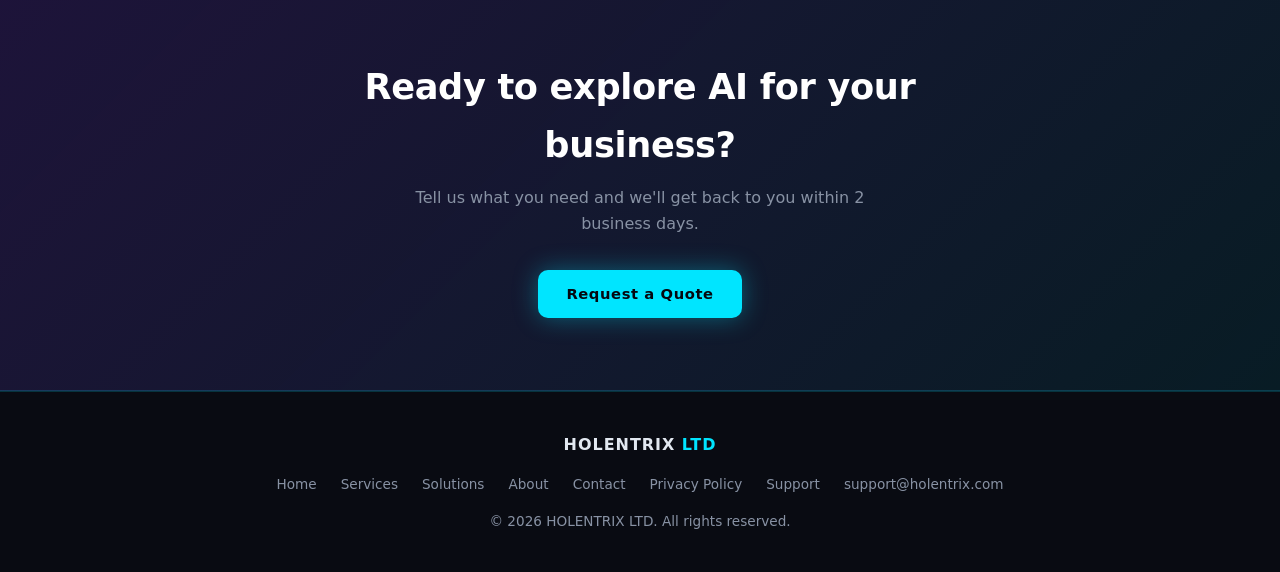
==== commit 3836c05f: "Update tab icon to Holentrix brain circuit logo Agent-Logs-Url: https://github.com/Jadam00/Holentrix" ====
--- a/ai-applications.html
+++ b/ai-applications.html
@@ -10,7 +10,7 @@
   <meta property="og:type" content="website" />
   <title>AI Applications — HOLENTRIX LTD</title>
   <link rel="stylesheet" href="css/style.css" />
-  <link rel="icon" href="data:image/svg+xml,<svg xmlns='http://www.w3.org/2000/svg' viewBox='0 0 32 32'><rect width='32' height='32' rx='6' fill='%23090b12'/><text y='24' x='4' font-size='22' fill='%2300e5ff'>H</text></svg>" />
+  <link rel="icon" type="image/svg+xml" href="favicon.svg" />
 </head>
 <body>
 
--- a/css/style.css
+++ b/css/style.css
@@ -80,7 +80,7 @@
 }
 
 li {
-  margin-bottom: 0.4rem;
+  /*margin-bottom: 0.4rem;*/
 }
 
 /* ---------------------------------------------------------
@@ -186,7 +186,7 @@
 
   .nav__links {
     position: fixed;
-    top: var(--nav-h);
+    /*top: 3rem;*/
     left: 0; right: 0;
     flex-direction: column;
     background: var(--clr-bg-nav);
@@ -201,6 +201,7 @@
 
   .nav__links.open {
     transform: translateY(0);
+    top: 4rem;
   }
 
   .nav__links a { font-size: 1rem; }
